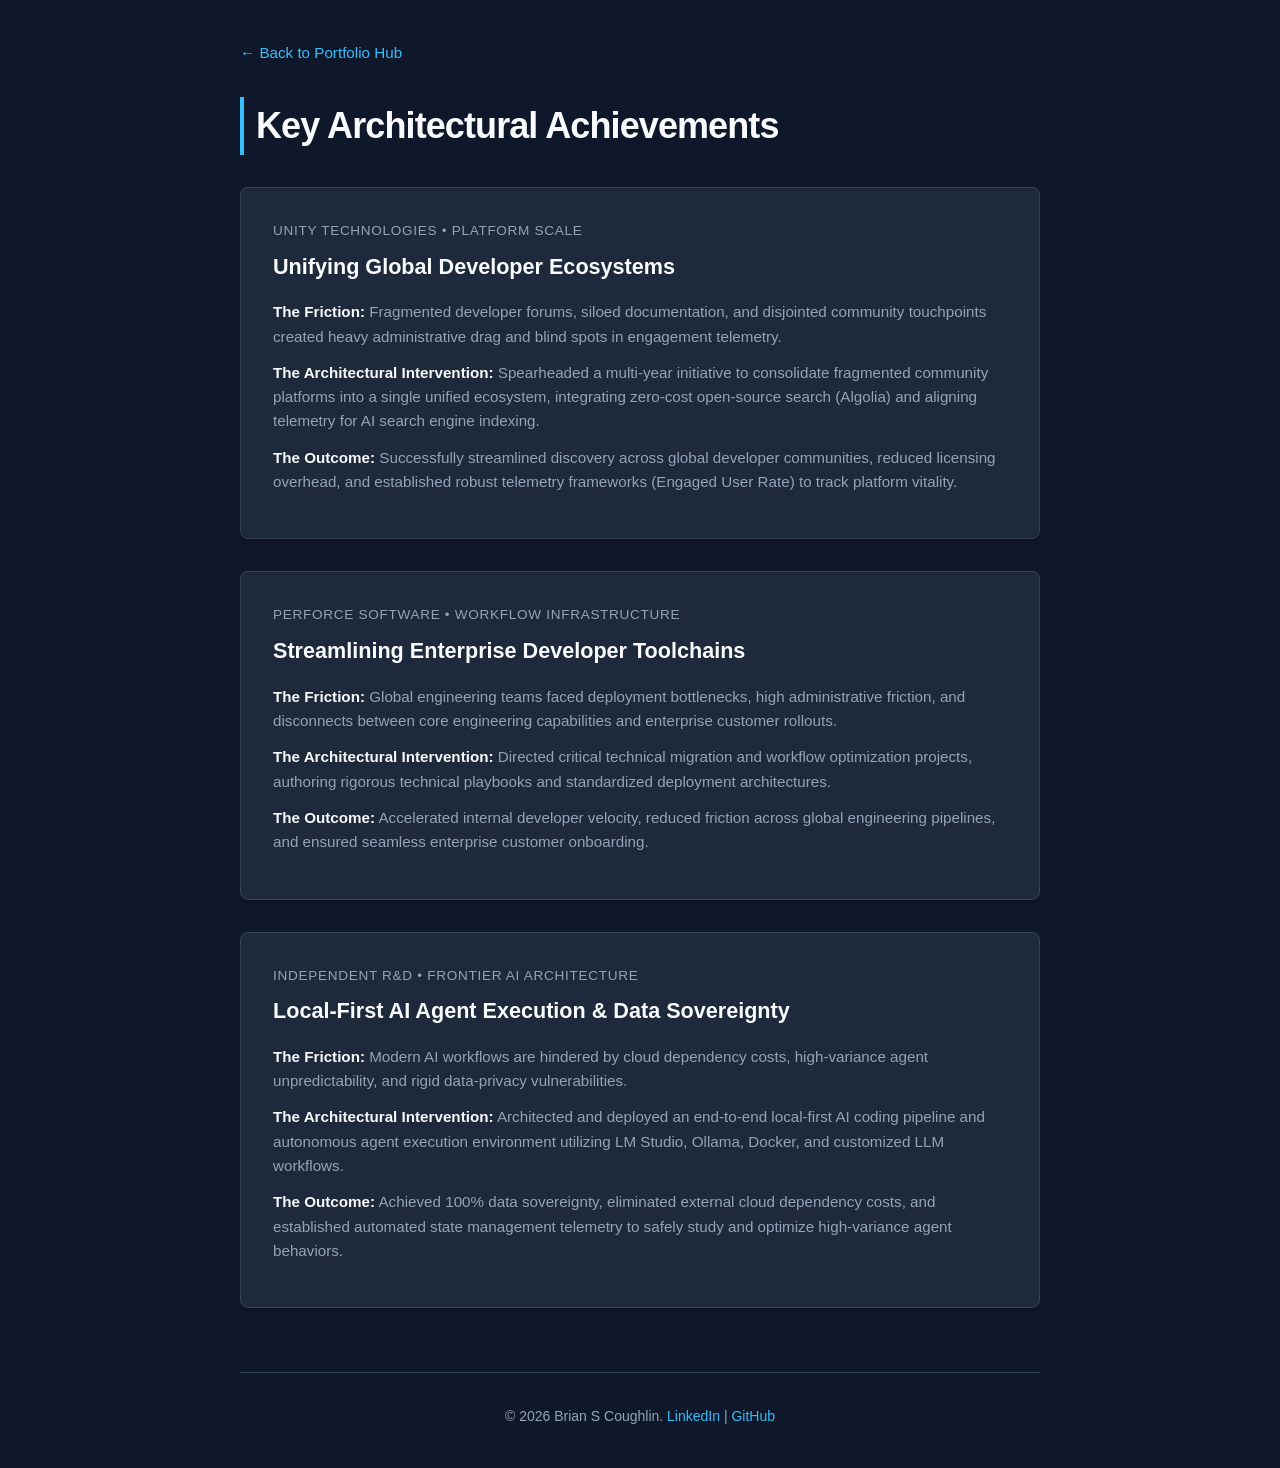
==== achievements.html @ a7abeecf "Add Google Analytics tracking across all hub and artifact pages" ====
<!DOCTYPE html>
<html lang="en">
<head>
    <meta charset="UTF-8">
    <meta name="viewport" content="width=device-width, initial-scale=1.0">
    <title>Key Achievements — Brian S. Coughlin</title>
    <style>
        :root {
            --bg-color: #0f172a;
            --card-bg: #1e293b;
            --text-primary: #f8fafc;
            --text-secondary: #94a3b8;
            --accent: #38bdf8;
            --border: #334155;
        }
        * { box-sizing: border-box; margin: 0; padding: 0; }
        body {
            font-family: -apple-system, BlinkMacSystemFont, "Segoe UI", Roboto, sans-serif;
            background-color: var(--bg-color);
            color: var(--text-primary);
            line-height: 1.6;
            padding: 2.5rem 1rem;
        }
        .container { max-width: 800px; margin: 0 auto; }
        .back-link { display: inline-block; margin-bottom: 2rem; color: var(--accent); font-size: 0.95rem; }
        h1 { font-size: 2.25rem; margin-bottom: 2rem; color: var(--text-primary); border-left: 4px solid var(--accent); padding-left: 0.75rem; letter-spacing: -0.025em; }
        
        .case-card {
            background: var(--card-bg);
            border: 1px solid var(--border);
            border-radius: 8px;
            padding: 2rem;
            margin-bottom: 2rem;
            box-shadow: 0 4px 6px -1px rgba(0, 0, 0, 0.1);
        }
        .case-meta { font-size: 0.85rem; color: var(--text-secondary); text-transform: uppercase; letter-spacing: 0.05em; margin-bottom: 0.5rem; }
        .case-card h2 { font-size: 1.35rem; color: var(--text-primary); margin-bottom: 1rem; }
        .case-card p { color: var(--text-secondary); margin-bottom: 0.75rem; font-size: 0.95rem; }
        .case-card strong { color: var(--text-primary); }
        
        footer { text-align: center; color: var(--text-secondary); font-size: 0.875rem; border-top: 1px solid var(--border); padding-top: 2rem; margin-top: 4rem; }
        a { color: var(--accent); text-decoration: none; }
        a:hover { text-decoration: underline; }
    </style>
    <!-- Google Analytics -->
    <script async src="https://www.googletagmanager.com/gtag/js?id=G-MHNN1TP5FT"></script>
    <script>
      window.dataLayer = window.dataLayer || [];
      function gtag(){dataLayer.push(arguments);}
      gtag('js', new Date());

      gtag('config', 'G-MHNN1TP5FT');
    </script>
</head>
<body>
    <div class="container">
        <a href="index.html" class="back-link">&larr; Back to Portfolio Hub</a>
        
        <h1>Key Architectural Achievements</h1>

        <div class="case-card">
            <div class="case-meta">Unity Technologies &bull; Platform Scale</div>
            <h2>Unifying Global Developer Ecosystems</h2>
            <p><strong>The Friction:</strong> Fragmented developer forums, siloed documentation, and disjointed community touchpoints created heavy administrative drag and blind spots in engagement telemetry.</p>
            <p><strong>The Architectural Intervention:</strong> Spearheaded a multi-year initiative to consolidate fragmented community platforms into a single unified ecosystem, integrating zero-cost open-source search (Algolia) and aligning telemetry for AI search engine indexing.</p>
            <p><strong>The Outcome:</strong> Successfully streamlined discovery across global developer communities, reduced licensing overhead, and established robust telemetry frameworks (Engaged User Rate) to track platform vitality.</p>
        </div>

        <div class="case-card">
            <div class="case-meta">Perforce Software &bull; Workflow Infrastructure</div>
            <h2>Streamlining Enterprise Developer Toolchains</h2>
            <p><strong>The Friction:</strong> Global engineering teams faced deployment bottlenecks, high administrative friction, and disconnects between core engineering capabilities and enterprise customer rollouts.</p>
            <p><strong>The Architectural Intervention:</strong> Directed critical technical migration and workflow optimization projects, authoring rigorous technical playbooks and standardized deployment architectures.</p>
            <p><strong>The Outcome:</strong> Accelerated internal developer velocity, reduced friction across global engineering pipelines, and ensured seamless enterprise customer onboarding.</p>
        </div>

        <div class="case-card">
            <div class="case-meta">Independent R&D &bull; Frontier AI Architecture</div>
            <h2>Local-First AI Agent Execution & Data Sovereignty</h2>
            <p><strong>The Friction:</strong> Modern AI workflows are hindered by cloud dependency costs, high-variance agent unpredictability, and rigid data-privacy vulnerabilities.</p>
            <p><strong>The Architectural Intervention:</strong> Architected and deployed an end-to-end local-first AI coding pipeline and autonomous agent execution environment utilizing LM Studio, Ollama, Docker, and customized LLM workflows.</p>
            <p><strong>The Outcome:</strong> Achieved 100% data sovereignty, eliminated external cloud dependency costs, and established automated state management telemetry to safely study and optimize high-variance agent behaviors.</p>
        </div>

        <footer>
            <p>&copy; 2026 Brian S Coughlin. <a href="https://www.linkedin.com/in/brianscoughlin/" target="_blank">LinkedIn</a> | <a href="https://github.com/briancoughlin">GitHub</a></p>
        </footer>
    </div>
</body>
</html>
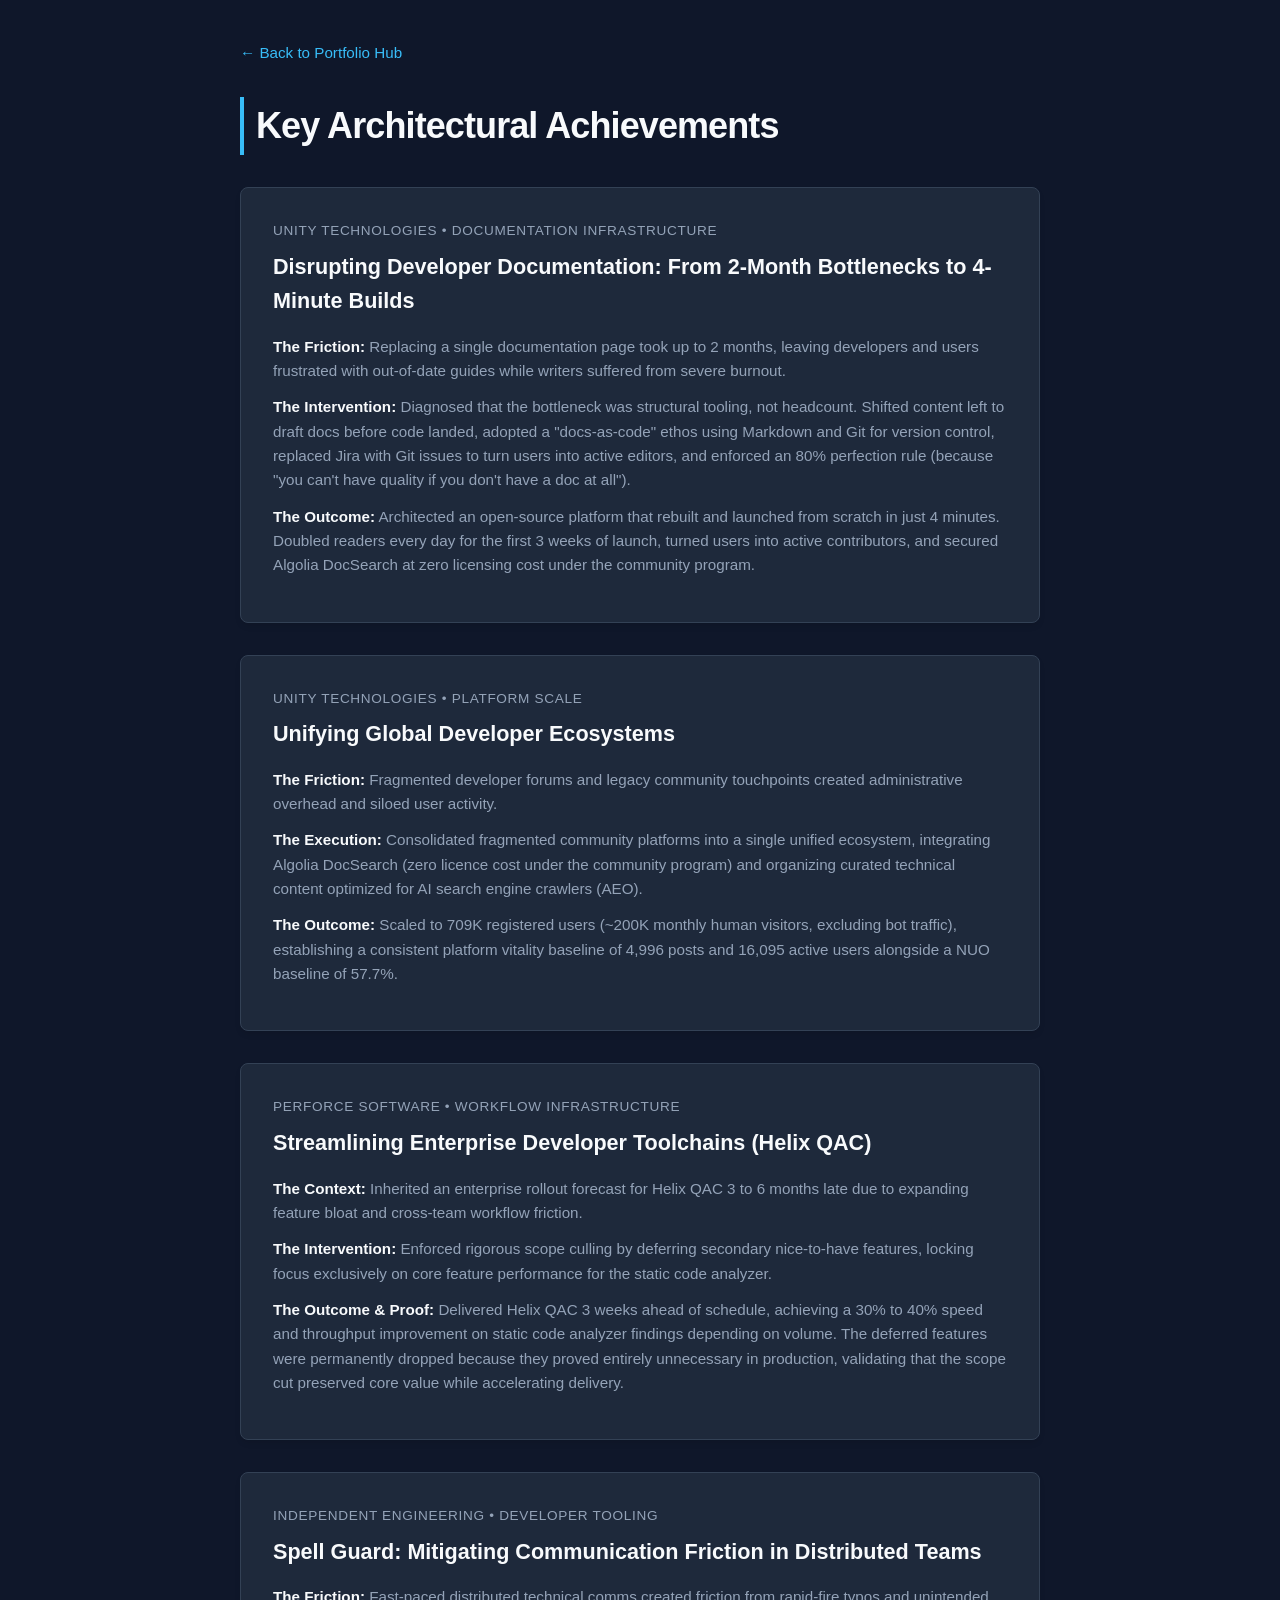
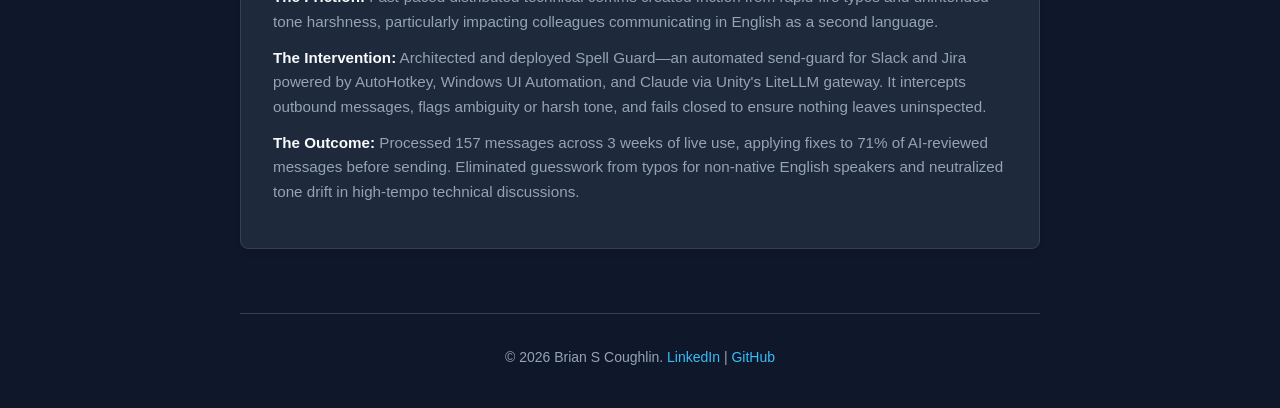
==== commit 85ade087: "Add Unity documentation disruption origin story card to achievements" ====
--- a/achievements.html
+++ b/achievements.html
@@ -42,14 +42,15 @@
         a { color: var(--accent); text-decoration: none; }
         a:hover { text-decoration: underline; }
     </style>
-    <!-- Google Analytics -->
-    <script async src="https://www.googletagmanager.com/gtag/js?id=G-MHNN1TP5FT"></script>
+
+    <!-- Google tag (gtag.js) -->
+    <script async src="https://www.googletagmanager.com/gtag/js?id=YOUR_MEASUREMENT_ID"></script>
     <script>
       window.dataLayer = window.dataLayer || [];
       function gtag(){dataLayer.push(arguments);}
       gtag('js', new Date());
 
-      gtag('config', 'G-MHNN1TP5FT');
+      gtag('config', 'YOUR_MEASUREMENT_ID');
     </script>
 </head>
 <body>
@@ -59,27 +60,35 @@
         <h1>Key Architectural Achievements</h1>
 
         <div class="case-card">
+            <div class="case-meta">Unity Technologies &bull; Documentation Infrastructure</div>
+            <h2>Disrupting Developer Documentation: From 2-Month Bottlenecks to 4-Minute Builds</h2>
+            <p><strong>The Friction:</strong> Replacing a single documentation page took up to 2 months, leaving developers and users frustrated with out-of-date guides while writers suffered from severe burnout.</p>
+            <p><strong>The Intervention:</strong> Diagnosed that the bottleneck was structural tooling, not headcount. Shifted content left to draft docs before code landed, adopted a "docs-as-code" ethos using Markdown and Git for version control, replaced Jira with Git issues to turn users into active editors, and enforced an 80% perfection rule (because "you can't have quality if you don't have a doc at all").</p>
+            <p><strong>The Outcome:</strong> Architected an open-source platform that rebuilt and launched from scratch in just 4 minutes. Doubled readers every day for the first 3 weeks of launch, turned users into active contributors, and secured Algolia DocSearch at zero licensing cost under the community program.</p>
+        </div>
+
+        <div class="case-card">
             <div class="case-meta">Unity Technologies &bull; Platform Scale</div>
             <h2>Unifying Global Developer Ecosystems</h2>
-            <p><strong>The Friction:</strong> Fragmented developer forums, siloed documentation, and disjointed community touchpoints created heavy administrative drag and blind spots in engagement telemetry.</p>
-            <p><strong>The Architectural Intervention:</strong> Spearheaded a multi-year initiative to consolidate fragmented community platforms into a single unified ecosystem, integrating zero-cost open-source search (Algolia) and aligning telemetry for AI search engine indexing.</p>
-            <p><strong>The Outcome:</strong> Successfully streamlined discovery across global developer communities, reduced licensing overhead, and established robust telemetry frameworks (Engaged User Rate) to track platform vitality.</p>
+            <p><strong>The Friction:</strong> Fragmented developer forums and legacy community touchpoints created administrative overhead and siloed user activity.</p>
+            <p><strong>The Execution:</strong> Consolidated fragmented community platforms into a single unified ecosystem, integrating Algolia DocSearch (zero licence cost under the community program) and organizing curated technical content optimized for AI search engine crawlers (AEO).</p>
+            <p><strong>The Outcome:</strong> Scaled to 709K registered users (~200K monthly human visitors, excluding bot traffic), establishing a consistent platform vitality baseline of 4,996 posts and 16,095 active users alongside a NUO baseline of 57.7%.</p>
         </div>
 
         <div class="case-card">
             <div class="case-meta">Perforce Software &bull; Workflow Infrastructure</div>
-            <h2>Streamlining Enterprise Developer Toolchains</h2>
-            <p><strong>The Friction:</strong> Global engineering teams faced deployment bottlenecks, high administrative friction, and disconnects between core engineering capabilities and enterprise customer rollouts.</p>
-            <p><strong>The Architectural Intervention:</strong> Directed critical technical migration and workflow optimization projects, authoring rigorous technical playbooks and standardized deployment architectures.</p>
-            <p><strong>The Outcome:</strong> Accelerated internal developer velocity, reduced friction across global engineering pipelines, and ensured seamless enterprise customer onboarding.</p>
+            <h2>Streamlining Enterprise Developer Toolchains (Helix QAC)</h2>
+            <p><strong>The Context:</strong> Inherited an enterprise rollout forecast for Helix QAC 3 to 6 months late due to expanding feature bloat and cross-team workflow friction.</p>
+            <p><strong>The Intervention:</strong> Enforced rigorous scope culling by deferring secondary nice-to-have features, locking focus exclusively on core feature performance for the static code analyzer.</p>
+            <p><strong>The Outcome & Proof:</strong> Delivered Helix QAC 3 weeks ahead of schedule, achieving a 30% to 40% speed and throughput improvement on static code analyzer findings depending on volume. The deferred features were permanently dropped because they proved entirely unnecessary in production, validating that the scope cut preserved core value while accelerating delivery.</p>
         </div>
 
         <div class="case-card">
-            <div class="case-meta">Independent R&D &bull; Frontier AI Architecture</div>
-            <h2>Local-First AI Agent Execution & Data Sovereignty</h2>
-            <p><strong>The Friction:</strong> Modern AI workflows are hindered by cloud dependency costs, high-variance agent unpredictability, and rigid data-privacy vulnerabilities.</p>
-            <p><strong>The Architectural Intervention:</strong> Architected and deployed an end-to-end local-first AI coding pipeline and autonomous agent execution environment utilizing LM Studio, Ollama, Docker, and customized LLM workflows.</p>
-            <p><strong>The Outcome:</strong> Achieved 100% data sovereignty, eliminated external cloud dependency costs, and established automated state management telemetry to safely study and optimize high-variance agent behaviors.</p>
+            <div class="case-meta">Independent Engineering &bull; Developer Tooling</div>
+            <h2>Spell Guard: Mitigating Communication Friction in Distributed Teams</h2>
+            <p><strong>The Friction:</strong> Fast-paced distributed technical comms created friction from rapid-fire typos and unintended tone harshness, particularly impacting colleagues communicating in English as a second language.</p>
+            <p><strong>The Intervention:</strong> Architected and deployed Spell Guard—an automated send-guard for Slack and Jira powered by AutoHotkey, Windows UI Automation, and Claude via Unity's LiteLLM gateway. It intercepts outbound messages, flags ambiguity or harsh tone, and fails closed to ensure nothing leaves uninspected.</p>
+            <p><strong>The Outcome:</strong> Processed 157 messages across 3 weeks of live use, applying fixes to 71% of AI-reviewed messages before sending. Eliminated guesswork from typos for non-native English speakers and neutralized tone drift in high-tempo technical discussions.</p>
         </div>
 
         <footer>
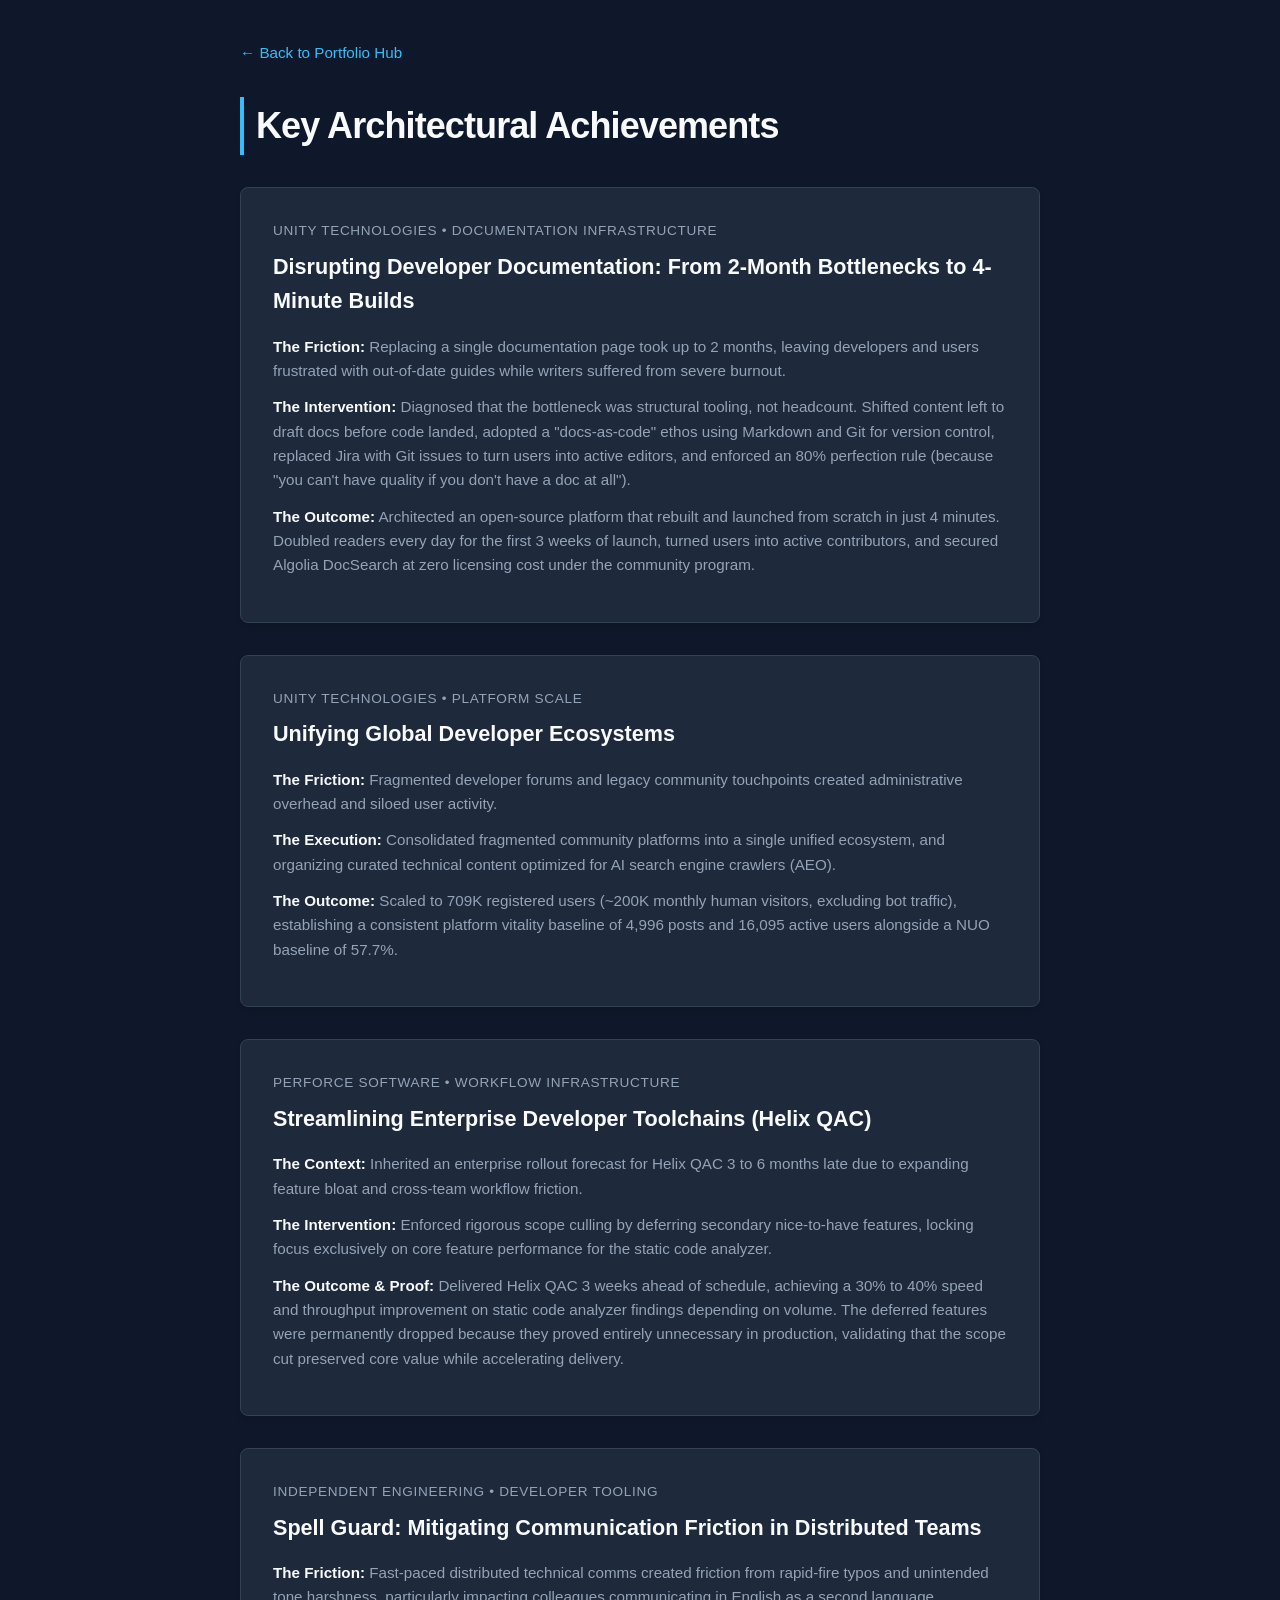
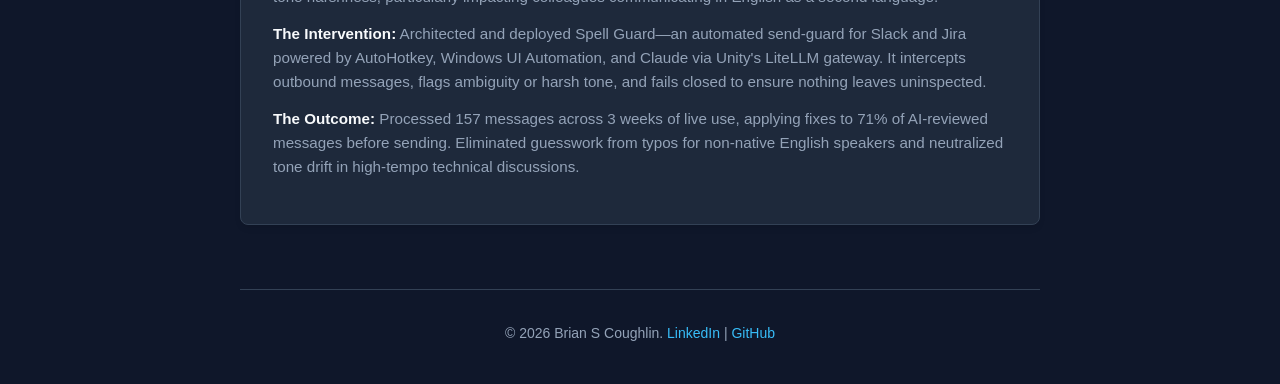
==== commit 2cd2cab8: "Add Unity documentation disruption origin story card to achievements" ====
--- a/achievements.html
+++ b/achievements.html
@@ -71,7 +71,7 @@
             <div class="case-meta">Unity Technologies &bull; Platform Scale</div>
             <h2>Unifying Global Developer Ecosystems</h2>
             <p><strong>The Friction:</strong> Fragmented developer forums and legacy community touchpoints created administrative overhead and siloed user activity.</p>
-            <p><strong>The Execution:</strong> Consolidated fragmented community platforms into a single unified ecosystem, integrating Algolia DocSearch (zero licence cost under the community program) and organizing curated technical content optimized for AI search engine crawlers (AEO).</p>
+            <p><strong>The Execution:</strong> Consolidated fragmented community platforms into a single unified ecosystem, and organizing curated technical content optimized for AI search engine crawlers (AEO).</p>
             <p><strong>The Outcome:</strong> Scaled to 709K registered users (~200K monthly human visitors, excluding bot traffic), establishing a consistent platform vitality baseline of 4,996 posts and 16,095 active users alongside a NUO baseline of 57.7%.</p>
         </div>
 
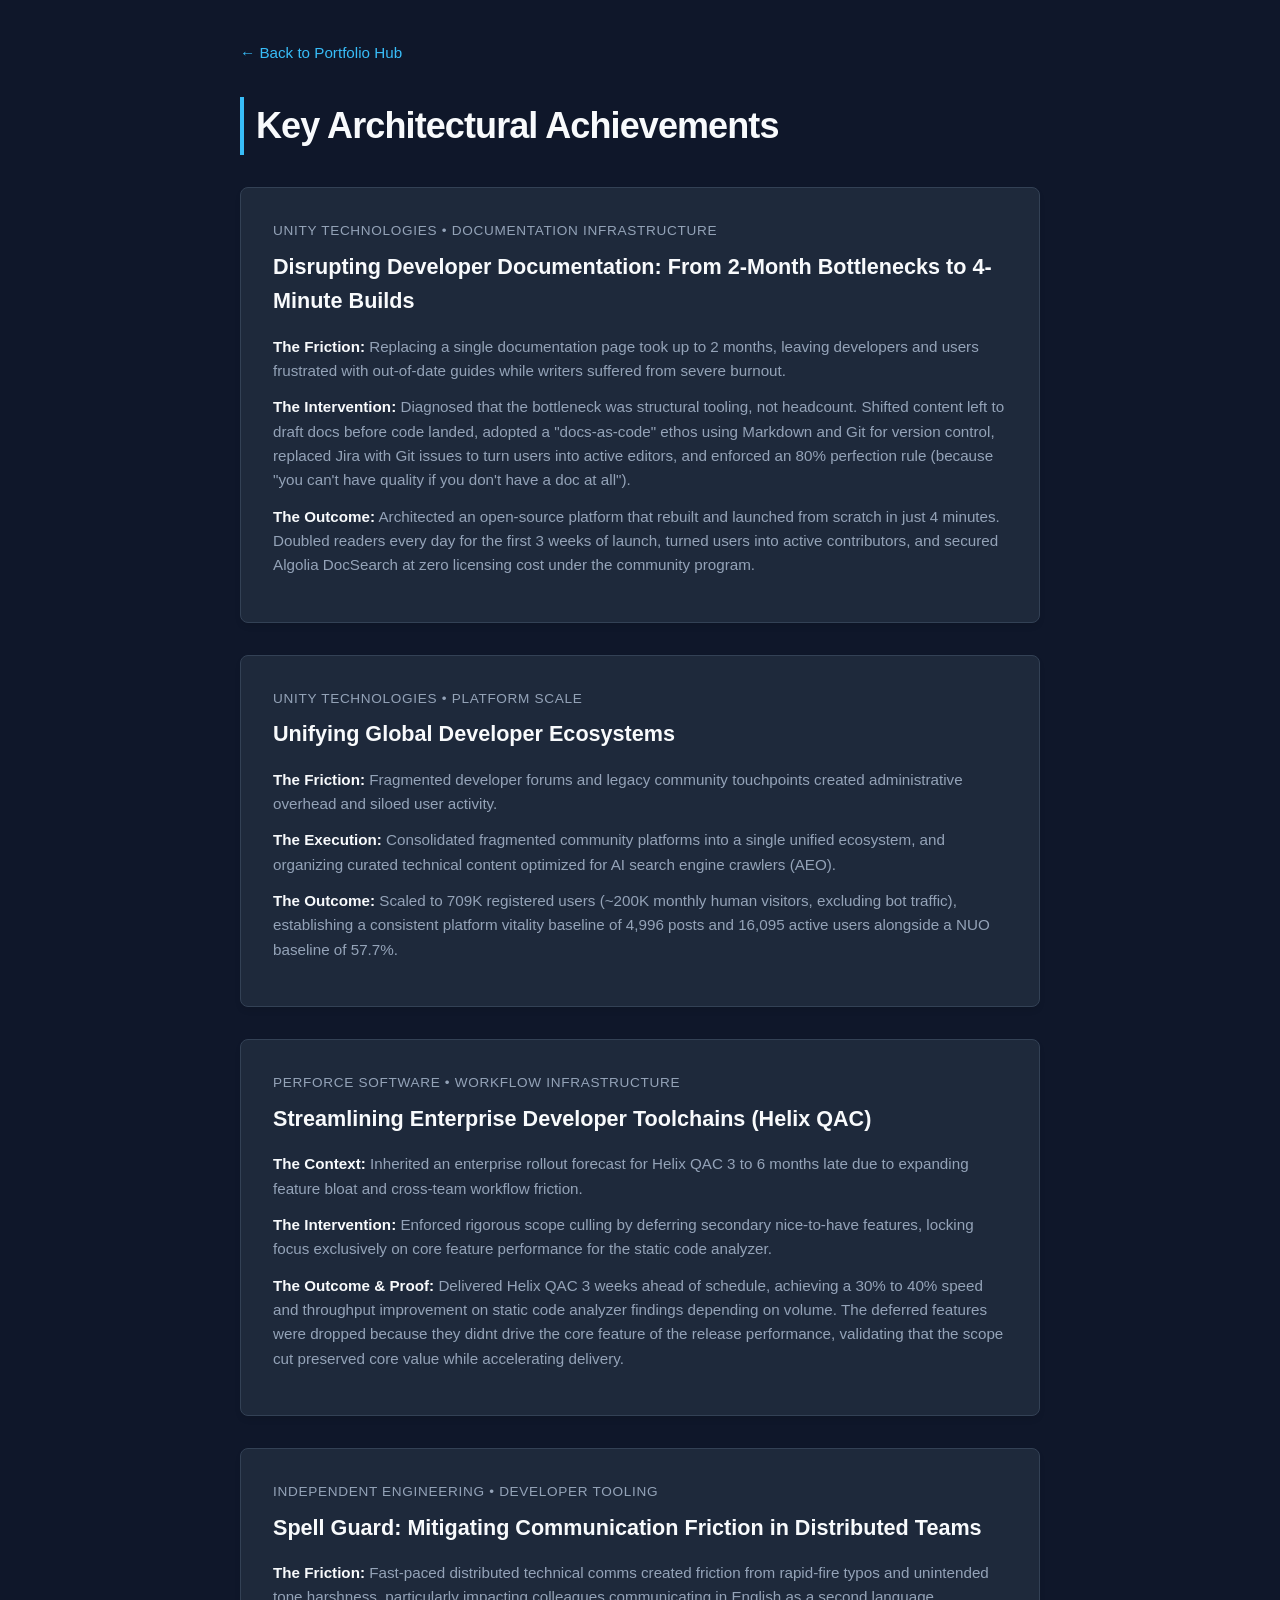
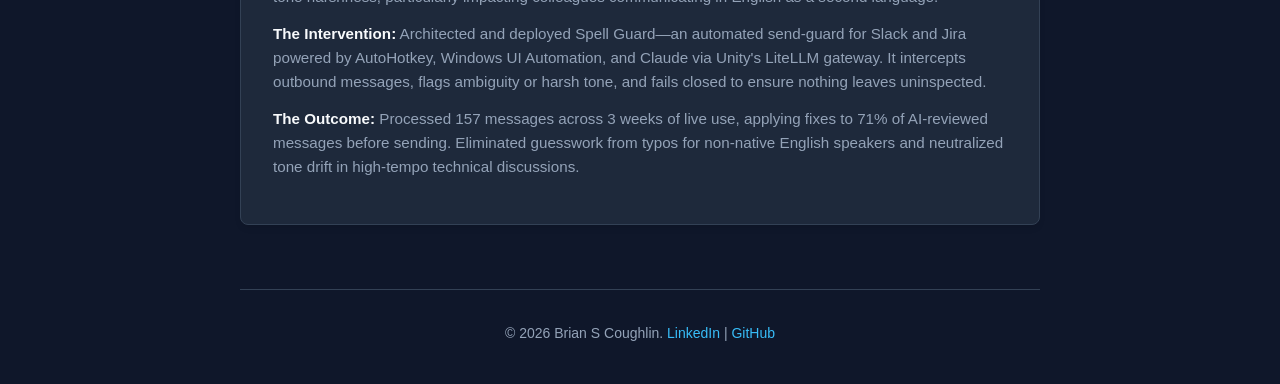
==== commit 0f0fa0fd: "Add Unity documentation disruption origin story card to achievements" ====
--- a/achievements.html
+++ b/achievements.html
@@ -80,7 +80,7 @@
             <h2>Streamlining Enterprise Developer Toolchains (Helix QAC)</h2>
             <p><strong>The Context:</strong> Inherited an enterprise rollout forecast for Helix QAC 3 to 6 months late due to expanding feature bloat and cross-team workflow friction.</p>
             <p><strong>The Intervention:</strong> Enforced rigorous scope culling by deferring secondary nice-to-have features, locking focus exclusively on core feature performance for the static code analyzer.</p>
-            <p><strong>The Outcome & Proof:</strong> Delivered Helix QAC 3 weeks ahead of schedule, achieving a 30% to 40% speed and throughput improvement on static code analyzer findings depending on volume. The deferred features were permanently dropped because they proved entirely unnecessary in production, validating that the scope cut preserved core value while accelerating delivery.</p>
+            <p><strong>The Outcome & Proof:</strong> Delivered Helix QAC 3 weeks ahead of schedule, achieving a 30% to 40% speed and throughput improvement on static code analyzer findings depending on volume. The deferred features were  dropped because they didnt drive the core feature of the release performance, validating that the scope cut preserved core value while accelerating delivery.</p>
         </div>
 
         <div class="case-card">
